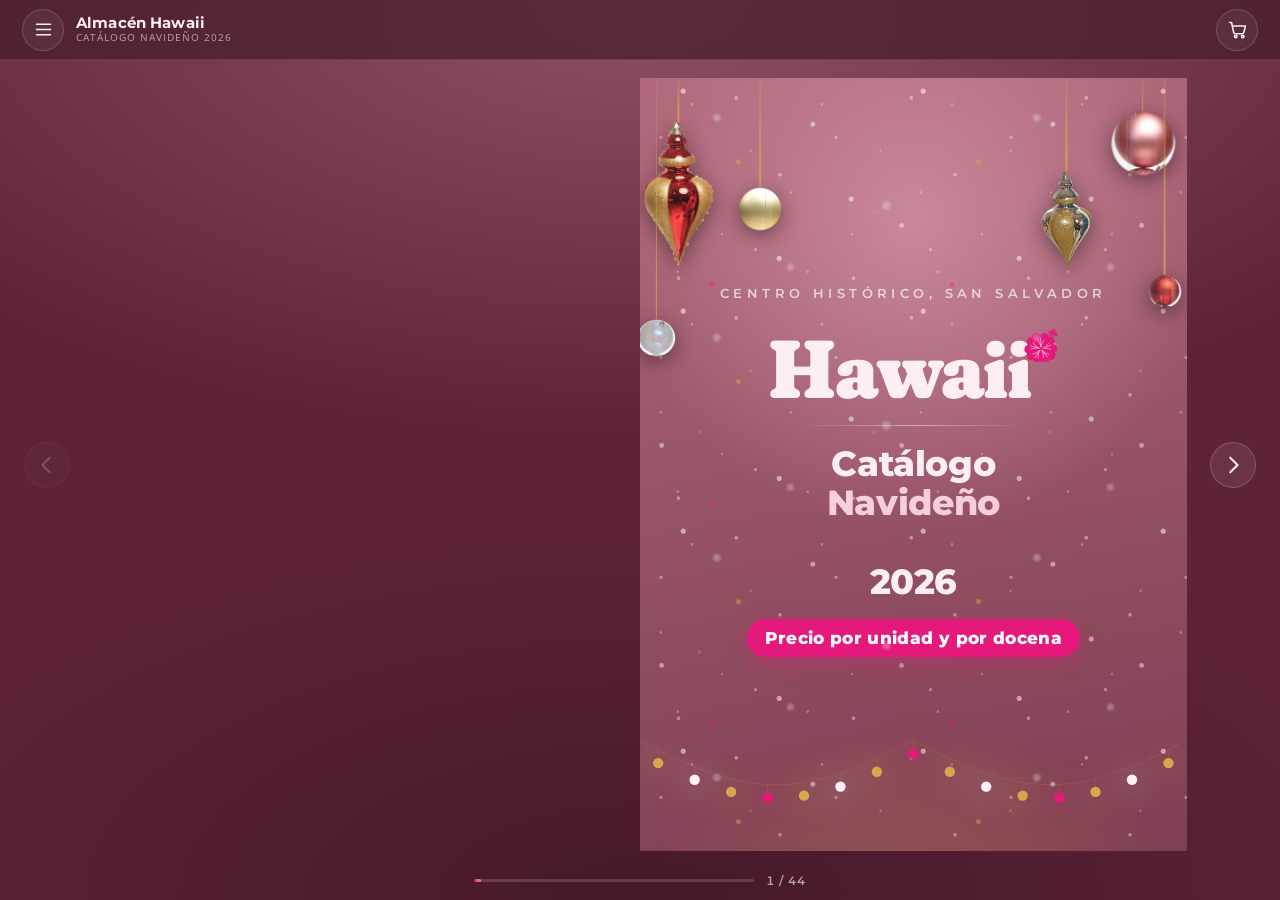
==== index.html @ 4b9a616c "Catálogo Navideño 2026 de Almacén Hawaii: precio por unidad y por docena Co-Authored-By: Claude Opus" ====
<!doctype html>
<html lang="es">
<head>
<meta charset="utf-8">
<meta name="viewport" content="width=device-width, initial-scale=1, viewport-fit=cover">
<title>Catálogo Hawaii Navidad 2026</title>
<meta name="description" content="Catálogo Navideño 2026 de Almacén Hawaii, Centro Histórico de San Salvador. Esferas, flores de pascua, varas, mallas y coronas, con precio por unidad y por docena.">
<meta name="theme-color" content="#6E0D3A">

<meta property="og:type" content="website">
<meta property="og:title" content="Almacén Hawaii — Catálogo Navideño 2026">
<meta property="og:description" content="Esferas, flores de pascua, varas y mallas navideñas, por unidad y por docena. Pedidos por WhatsApp.">

<link rel="preconnect" href="https://fonts.googleapis.com">
<link rel="preconnect" href="https://fonts.gstatic.com" crossorigin>
<link href="https://fonts.googleapis.com/css2?family=Fraunces:opsz,wght,SOFT,WONK@9..144,700..900,100,1&family=Montserrat:wght@500;600;700;800&family=Open+Sans:wght@400;600&display=swap" rel="stylesheet">
<link rel="stylesheet" href="estilos.css?v=920cdf88">
</head>
<body>

<!-- ══ La marca en vectores ══
     El archivo original del logo no llegó, así que el hibisco va dibujado:
     cinco pétalos rizados, las nervaduras blancas y el estambre con sus
     anteras. Cuando aparezca el SVG verdadero se reemplaza este <symbol>
     y todo el catálogo se actualiza solo, porque todo uso es un <use>. -->
<svg width="0" height="0" style="position:absolute" aria-hidden="true" focusable="false">
 <symbol id="flor-completa" viewBox="-108 -122 216 216">
  <g transform="translate(0,20)">
   <g fill="currentColor">
     <path d="M0 0C-20 -16 -40 -30 -48 -48C-56 -66 -48 -86 -28 -90C-16 -92 -6 -85 -2 -76C2 -85 12 -92 24 -90C44 -86 52 -66 44 -48C36 -30 20 -16 0 0Z" transform="rotate(0)"/>
     <path d="M0 0C-20 -16 -40 -30 -48 -48C-56 -66 -48 -86 -28 -90C-16 -92 -6 -85 -2 -76C2 -85 12 -92 24 -90C44 -86 52 -66 44 -48C36 -30 20 -16 0 0Z" transform="rotate(72)"/>
     <path d="M0 0C-20 -16 -40 -30 -48 -48C-56 -66 -48 -86 -28 -90C-16 -92 -6 -85 -2 -76C2 -85 12 -92 24 -90C44 -86 52 -66 44 -48C36 -30 20 -16 0 0Z" transform="rotate(144)"/>
     <path d="M0 0C-20 -16 -40 -30 -48 -48C-56 -66 -48 -86 -28 -90C-16 -92 -6 -85 -2 -76C2 -85 12 -92 24 -90C44 -86 52 -66 44 -48C36 -30 20 -16 0 0Z" transform="rotate(216)"/>
     <path d="M0 0C-20 -16 -40 -30 -48 -48C-56 -66 -48 -86 -28 -90C-16 -92 -6 -85 -2 -76C2 -85 12 -92 24 -90C44 -86 52 -66 44 -48C36 -30 20 -16 0 0Z" transform="rotate(288)"/>
   </g>
   <g fill="none" stroke="var(--papel)" stroke-width="3.4" stroke-linecap="round" opacity=".9">
     <path d="M0 -12C-3 -28 -9 -40 -18 -52 M0 -12C-1 -30 -1 -44 -2 -60 M0 -12C4 -28 10 -40 19 -51" transform="rotate(0)"/>
     <path d="M0 -12C-3 -28 -9 -40 -18 -52 M0 -12C-1 -30 -1 -44 -2 -60 M0 -12C4 -28 10 -40 19 -51" transform="rotate(72)"/>
     <path d="M0 -12C-3 -28 -9 -40 -18 -52 M0 -12C-1 -30 -1 -44 -2 -60 M0 -12C4 -28 10 -40 19 -51" transform="rotate(144)"/>
     <path d="M0 -12C-3 -28 -9 -40 -18 -52 M0 -12C-1 -30 -1 -44 -2 -60 M0 -12C4 -28 10 -40 19 -51" transform="rotate(216)"/>
     <path d="M0 -12C-3 -28 -9 -40 -18 -52 M0 -12C-1 -30 -1 -44 -2 -60 M0 -12C4 -28 10 -40 19 -51" transform="rotate(288)"/>
   </g>
   <g fill="currentColor" stroke="currentColor" stroke-linecap="round">
    <path d="M4 2C30 -20 54 -48 70 -78" fill="none" stroke-width="6"/>
    <circle cx="72" cy="-86" r="8"/><circle cx="55" cy="-82" r="6.5"/>
    <circle cx="88" cy="-78" r="6.5"/><circle cx="64" cy="-98" r="7"/>
    <circle cx="83" cy="-95" r="6"/><circle cx="49" cy="-96" r="5.5"/>
    <circle cx="75" cy="-108" r="5.5"/>
   </g>
  </g>
 </symbol>
</svg>

<header class="barra">
  <div class="barra-izq">
    <button class="btn-icono" id="abrir-indice" aria-label="Ver las categorías" title="Categorías">
      <svg viewBox="0 0 24 24" aria-hidden="true"><path d="M4 6h16M4 12h16M4 18h16"/></svg>
    </button>
    <a class="marca" href="#" data-ir="0" aria-label="Portada del catálogo">
      <span class="marca-txt">
        <b>Almacén Hawaii</b>
        <small>Catálogo Navideño 2026</small>
      </span>
    </a>
  </div>

  <nav class="barra-acciones">
    <button class="btn-icono" id="abrir-carrito" aria-label="Ver mi pedido" title="Mi pedido">
      <svg viewBox="0 0 24 24" aria-hidden="true"><path d="M3 4h2.2l2.4 11.2a2 2 0 0 0 2 1.6h7.7a2 2 0 0 0 2-1.5L21 8H6.2"/><circle cx="10" cy="20" r="1.4"/><circle cx="18" cy="20" r="1.4"/></svg>
      <span class="globo" id="contador" hidden>0</span>
    </button>
  </nav>
</header>

<main class="escenario">
  <button class="paso paso-izq" id="anterior" aria-label="Página anterior">
    <svg viewBox="0 0 24 24" aria-hidden="true"><path d="M15 4 7 12l8 8"/></svg>
  </button>

  <div class="libro-caja">
    <div id="libro" class="libro"></div>
    <div class="cargando" id="cargando"><span></span> Armando el catálogo…</div>
  </div>

  <button class="paso paso-der" id="siguiente" aria-label="Página siguiente">
    <svg viewBox="0 0 24 24" aria-hidden="true"><path d="m9 4 8 8-8 8"/></svg>
  </button>

  <div class="pie">
    <div class="regleta" id="regleta" role="progressbar" aria-label="Avance del catálogo"><i></i></div>
    <span class="folio" id="folio">1 / 1</span>
  </div>
</main>

<!-- ══ Ficha del producto ══ -->
<div class="telon" id="telon-ficha" hidden>
  <article class="ficha" role="dialog" aria-modal="true" aria-labelledby="ficha-nombre">
    <button class="cerrar" data-cerrar="ficha" aria-label="Cerrar">
      <svg viewBox="0 0 24 24" aria-hidden="true"><path d="m6 6 12 12M18 6 6 18"/></svg>
    </button>
    <div class="ficha-foto">
      <img id="ficha-img" alt="" width="700" height="700">
    </div>
    <div class="ficha-datos">
      <p class="ficha-sku" id="ficha-sku"></p>
      <h2 id="ficha-nombre"></h2>
      <p class="ficha-desc" id="ficha-desc"></p>
      <dl class="ficha-specs" id="ficha-specs"></dl>

      <div class="precios">
        <span class="preventa" id="ficha-preventa"></span><span class="cu">c/u</span>
        <span class="etiqueta-ahorro" id="ficha-docena"></span>
      </div>

      <div class="campo" id="campo-color">
        <label>Color <span class="elegido" id="color-elegido"></span></label>
        <div class="muestras" id="ficha-colores" role="radiogroup" aria-label="Color"></div>
      </div>

      <div class="ficha-fila">
        <div class="campo campo-cant">
          <label for="ficha-cantidad">Cantidad</label>
          <div class="contador-cant">
            <button type="button" data-cant="-1" aria-label="Quitar uno">−</button>
            <input id="ficha-cantidad" type="number" value="1" min="1" max="99" inputmode="numeric">
            <button type="button" data-cant="1" aria-label="Agregar uno">+</button>
          </div>
        </div>
        <button class="btn-primario" id="agregar">
          <svg viewBox="0 0 24 24" aria-hidden="true"><path d="M3 4h2.2l2.4 11.2a2 2 0 0 0 2 1.6h7.7a2 2 0 0 0 2-1.5L21 8H6.2"/><circle cx="10" cy="20" r="1.4"/><circle cx="18" cy="20" r="1.4"/></svg>
          Agregar al pedido
        </button>
      </div>
      <p class="nota-preventa">El precio por docena aplica desde 12 unidades del mismo producto y color. Se paga contra entrega.</p>
    </div>
  </article>
</div>

<!-- ══ El pedido ══ -->
<div class="telon" id="telon-carrito" hidden>
  <aside class="carrito" role="dialog" aria-modal="true" aria-labelledby="carrito-titulo">
    <header>
      <h2 id="carrito-titulo">Mi pedido</h2>
      <button class="cerrar" data-cerrar="carrito" aria-label="Cerrar">
        <svg viewBox="0 0 24 24" aria-hidden="true"><path d="m6 6 12 12M18 6 6 18"/></svg>
      </button>
    </header>

    <div class="carrito-cuerpo" id="carrito-cuerpo"></div>

    <footer class="carrito-pie" id="carrito-pie">
      <dl class="totales">
        <div id="fila-regular"><dt>A precio unidad</dt><dd id="total-regular"></dd></div>
        <div class="ahorra" id="fila-ahorro"><dt>Precio por docena</dt><dd id="total-ahorro"></dd></div>
        <div class="grande"><dt>Total</dt><dd id="total-preventa"></dd></div>
      </dl>

      <div class="campo">
        <label for="cli-nombre">Tu nombre</label>
        <input id="cli-nombre" type="text" autocomplete="name" placeholder="Nombre y apellido">
      </div>
      <div class="campo">
        <label for="cli-tel">Tu teléfono</label>
        <input id="cli-tel" type="tel" autocomplete="tel" inputmode="tel" placeholder="7777-7777">
      </div>
      <p class="aviso" id="aviso-carrito" hidden></p>

      <a class="btn-whatsapp" id="enviar" href="#" target="_blank" rel="noopener">
        <svg viewBox="0 0 24 24" aria-hidden="true"><path d="M12 2a10 10 0 0 0-8.7 15L2 22l5.2-1.3A10 10 0 1 0 12 2Z"/><path d="M8.5 7.8c.2-.5.4-.5.7-.5h.6c.2 0 .4 0 .6.5l.8 1.9c.1.3 0 .5-.1.7l-.5.6c-.2.2-.3.4-.1.7a7 7 0 0 0 3.3 2.9c.3.1.5 0 .7-.2l.6-.7c.2-.2.4-.2.6-.1l1.9.9c.3.1.4.3.4.5 0 .9-.6 1.8-1.4 2-.7.2-1.6.3-4.4-1a10 10 0 0 1-4-4.3c-.5-1.1-.8-2.4-.6-3.1.1-.5.4-1 .9-1.3Z"/></svg>
        Finalizar pedido por WhatsApp
      </a>
      <p class="nota-preventa">Se abre WhatsApp con el pedido escrito. Vos lo revisás y lo enviás.</p>
    </footer>
  </aside>
</div>

<!-- ══ Secciones ══ -->
<div class="telon" id="telon-indice" hidden>
  <nav class="indice" role="dialog" aria-modal="true" aria-labelledby="indice-titulo">
    <header>
      <h2 id="indice-titulo">Categorías</h2>
      <button class="cerrar" data-cerrar="indice" aria-label="Cerrar">
        <svg viewBox="0 0 24 24" aria-hidden="true"><path d="m6 6 12 12M18 6 6 18"/></svg>
      </button>
    </header>
    <ol id="indice-lista"></ol>
  </nav>
</div>

<div class="brindis" id="brindis" hidden></div>

<script src="vendor/page-flip.browser.js"></script>
<script src="datos.js?v=fd9decc6"></script>
<script src="guion.js?v=bfd23bf8"></script>
</body>
</html>
---- estilos.css ----
/* ════════════════════════════════════════════════════════════════
   Almacén Hawaii — Catálogo de Preventa Navideña 2026

   La paleta sale del hibisco del logo. El fucsia era el acento y pasó a
   ser el protagonista: el rosa profundo carga la estructura —barra,
   portada, titulares— y el papel es un rosa muy claro.

   Aun así el fucsia fuerte sigue reservado para lo que debe saltar:
   precio de preventa, sellos de descuento, el punto que dice "tocá
   aquí". Sobre un fondo ya rosado, usarlo también de fondo haría que
   nada resalte. El dorado entra para lo navideño.
   ════════════════════════════════════════════════════════════════ */

:root {
  /* Rosa de fondo, fucsia de acento y dorado para lo navideño. El fucsia
     no es un color prestado: es el del hibisco del logo, que pasa de
     acento a protagonista. El rosa profundo hace de estructura —lo que
     antes hacía el verde— y el papel es un rosa muy claro, casi blanco,
     para que la foto del producto siga siendo lo que más pesa.

     Los nombres no dicen un color a propósito: cambiar la paleta es
     cambiar este bloque y nada más. */
  --marca:       #A81E5C;   /* titulares, botones, estructura */
  /* El rosa de fondo va empolvado y no encendido: sobre un fondo
     saturado, el fucsia de los precios deja de saltar. Lo que salta es
     lo que contrasta, y para contrastar el fondo tiene que ceder. */
  --marca-hondo: #5E2338;   /* barra, portada, contraportada */
  --marca-claro: #C1798C;
  --fucsia:      #E5197B;   /* precios de preventa, sellos, lo que salta */
  --fucsia-hondo:#AE0F58;
  --dorado:      #D9A64E;   /* luces, filetes, lo navideño */
  --papel:       #FDEEF4;   /* la hoja */
  --papel-hondo: #F9DCE8;
  --tinta:       #3B1E2B;
  --tinta-suave: #8B6373;
  --linea:       #F0C9D9;
  --whatsapp:    #25D366;

  --r-chico: 10px;
  --r:       16px;
  --r-grande:26px;

  --sombra:      0 2px 8px rgba(94,35,56,.08), 0 12px 32px rgba(94,35,56,.10);
  --sombra-alta: 0 8px 24px rgba(94,35,56,.16), 0 32px 64px rgba(94,35,56,.22);

  --titulo: "Montserrat", "Helvetica Neue", Arial, sans-serif;
  --texto:  "Open Sans", "Helvetica Neue", Arial, sans-serif;
  --logo:   "Fraunces", Georgia, "Times New Roman", serif;

  --barra-alto: 60px;
}

* { box-sizing: border-box; }

html, body {
  height: 100%;
  margin: 0;
}

body {
  font-family: var(--texto);
  color: var(--tinta);
  background: var(--marca-hondo);
  /* Un resplandor tibio detrás del libro, como la luz de una sala. */
  background-image:
    radial-gradient(120% 80% at 50% 0%, #8E5265 0%, transparent 60%),
    radial-gradient(90% 60% at 50% 100%, #46182A 0%, transparent 70%);
  display: flex;
  flex-direction: column;
  overflow: hidden;
  -webkit-font-smoothing: antialiased;
}

svg { fill: none; stroke: currentColor; stroke-width: 1.8; stroke-linecap: round; stroke-linejoin: round; }
img { max-width: 100%; display: block; }

/* ── La barra de arriba ─────────────────────────────────────── */

.barra {
  flex: 0 0 auto;
  height: var(--barra-alto);
  padding: 0 clamp(10px, 3vw, 22px);
  display: flex;
  align-items: center;
  justify-content: space-between;
  gap: 12px;
  background: rgba(72, 28, 44, .72);
  backdrop-filter: blur(14px);
  -webkit-backdrop-filter: blur(14px);
  border-bottom: 1px solid rgba(251, 246, 236, .10);
  position: relative;
  z-index: 40;
}

.barra-izq {
  display: flex;
  align-items: center;
  gap: clamp(7px, 2vw, 12px);
  min-width: 0;
}

.marca {
  display: flex;
  align-items: center;
  gap: 10px;
  text-decoration: none;
  color: var(--papel);
  min-width: 0;
}

.marca-txt { display: flex; flex-direction: column; line-height: 1.15; min-width: 0; }
.marca-txt b {
  font-family: var(--titulo);
  font-weight: 700;
  font-size: 14.5px;
  letter-spacing: .01em;
  white-space: nowrap;
}
.marca-txt small {
  font-size: 10px;
  letter-spacing: .1em;
  text-transform: uppercase;
  color: rgba(251,246,236,.62);
  white-space: nowrap;
}

.barra-acciones { display: flex; align-items: center; gap: 6px; flex: none; }

.btn-icono {
  position: relative;
  width: 42px; height: 42px;
  display: grid; place-items: center;
  border: 1px solid rgba(251,246,236,.16);
  border-radius: 50%;
  background: rgba(251,246,236,.06);
  color: var(--papel);
  cursor: pointer;
  transition: background .18s, border-color .18s, transform .18s;
}
.btn-icono svg { width: 21px; height: 21px; }
.btn-icono:hover { background: rgba(251,246,236,.14); border-color: rgba(251,246,236,.3); }
.btn-icono:active { transform: scale(.94); }

.globo {
  position: absolute;
  top: -3px; right: -3px;
  min-width: 20px; height: 20px;
  padding: 0 5px;
  border-radius: 10px;
  background: var(--fucsia);
  color: #fff;
  font-family: var(--titulo);
  font-weight: 700;
  font-size: 11px;
  line-height: 20px;
  text-align: center;
  border: 2px solid var(--marca-hondo);
}
.globo.late { animation: late .42s ease; }
@keyframes late { 0%,100% { transform: scale(1); } 40% { transform: scale(1.35); } }

/* ── El escenario donde vive el libro ───────────────────────── */

.escenario {
  flex: 1 1 auto;
  min-height: 0;
  position: relative;
  display: grid;
  grid-template-columns: auto minmax(0, 1fr) auto;
  align-items: center;
  gap: clamp(4px, 1.5vw, 18px);
  padding: clamp(8px, 2vh, 20px) clamp(6px, 2vw, 24px) 48px;
}

.libro-caja {
  grid-column: 2;
  height: 100%;
  min-height: 0;
  display: grid;
  place-items: center;
  position: relative;
}

.libro { max-width: 100%; }
.libro .stf__parent { margin: 0 auto; }

.cargando {
  position: absolute;
  inset: auto;
  display: flex;
  align-items: center;
  gap: 10px;
  color: rgba(251,246,236,.7);
  font-size: 13.5px;
  letter-spacing: .04em;
}
.cargando[hidden] { display: none; }
.cargando span {
  width: 15px; height: 15px;
  border: 2px solid rgba(251,246,236,.25);
  border-top-color: var(--fucsia);
  border-radius: 50%;
  animation: gira .8s linear infinite;
}
@keyframes gira { to { transform: rotate(360deg); } }

/* Flechas de paso */
.paso {
  width: 46px; height: 46px;
  display: grid; place-items: center;
  border: 1px solid rgba(251,246,236,.18);
  border-radius: 50%;
  background: rgba(251,246,236,.08);
  color: var(--papel);
  cursor: pointer;
  z-index: 20;
  transition: background .18s, opacity .18s, transform .18s;
}
.paso svg { width: 22px; height: 22px; stroke-width: 2.2; }
.paso:hover { background: rgba(251,246,236,.18); }
.paso:active { transform: scale(.92); }
.paso[disabled] { opacity: .22; cursor: default; }
.paso-izq { grid-column: 1; }
.paso-der { grid-column: 3; }

/* Regleta de avance y folio */
.pie {
  position: absolute;
  left: 0; right: 0; bottom: 12px;
  display: flex;
  align-items: center;
  justify-content: center;
  gap: 12px;
  pointer-events: none;
}
.regleta {
  width: min(280px, 44vw);
  height: 3px;
  border-radius: 3px;
  background: rgba(251,246,236,.16);
  overflow: hidden;
}
.regleta i {
  display: block;
  height: 100%;
  width: 0;
  border-radius: 3px;
  background: linear-gradient(90deg, var(--fucsia), var(--dorado));
  transition: width .5s cubic-bezier(.22,.9,.3,1);
}
.folio {
  font-family: var(--titulo);
  font-weight: 600;
  font-size: 12px;
  letter-spacing: .07em;
  color: rgba(251,246,236,.6);
  font-variant-numeric: tabular-nums;
}

/* ── Las páginas ────────────────────────────────────────────── */

.pagina {
  container-type: inline-size;
  background: var(--papel);
  color: var(--tinta);
  overflow: hidden;
  position: relative;
}
.pagina-interior {
  position: absolute;
  inset: 0;
  padding: clamp(16px, 4.4%, 38px);
  display: flex;
  flex-direction: column;
  overflow: hidden;
}

/* Filo de la hoja: da el grosor del papel en el canto interno. */
.stf__item .pagina::after {
  content: "";
  position: absolute;
  top: 0; bottom: 0;
  width: 26px;
  pointer-events: none;
}
.--left .pagina::after  { right: 0; background: linear-gradient(270deg, rgba(43,32,16,.14), transparent); }
.--right .pagina::after { left: 0;  background: linear-gradient(90deg,  rgba(43,32,16,.14), transparent); }

.numero-pagina {
  position: absolute;
  bottom: clamp(10px, 2.6%, 18px);
  left: 0; right: 0;
  text-align: center;
  font-family: var(--titulo);
  font-weight: 600;
  font-size: 10.5px;
  letter-spacing: .18em;
  color: var(--tinta-suave);
  opacity: .55;
}

/* ── Portada ────────────────────────────────────────────────── */

.pagina.portada {
  background:
    radial-gradient(90% 65% at 50% 18%, #C9899A 0%, transparent 62%),
    linear-gradient(170deg, #B0687A 0%, #7E3F52 100%);
  color: var(--papel);
}
.portada .pagina-interior {
  align-items: center;
  justify-content: center;
  text-align: center;
  padding: clamp(20px, 6%, 44px);
}

/* Todo el texto de la portada va en un solo bloque centrado. */
.portada-centro {
  position: relative;
  z-index: 2;
  display: flex;
  flex-direction: column;
  align-items: center;
  gap: clamp(10px, 3.4cqw, 22px);
}

/* ── Los adornos que cuelgan del borde de arriba ──────────────────
   Son las esferas reales del contenedor, recortadas. Cada una tiene
   su propio tiempo de vaivén y su demora: si todas se mecieran al
   mismo compás parecería un carrusel; desfasadas parece aire. */
.guirnalda {
  position: absolute;
  inset: 0;
  overflow: hidden;
  pointer-events: none;
  z-index: 1;
}
.colgante {
  position: absolute;
  top: 0;
  left: var(--izq);
  width: calc(var(--tam) * 1cqw);
  display: flex;
  flex-direction: column;
  align-items: center;
  transform: translateX(-50%);
  transform-origin: 50% 0;
  animation: vaiven var(--seg) ease-in-out var(--demora) infinite alternate;
}
.colgante .hilo {
  width: 1.5px;
  height: calc(var(--largo) * 1cqw);
  background: linear-gradient(to bottom, rgba(217,166,78,.15), rgba(217,166,78,.85));
}
.colgante img {
  width: 100%;
  height: calc(var(--tam) * var(--alto) * 1cqw);
  object-fit: contain;
  filter: drop-shadow(0 5px 10px rgba(0,0,0,.42));
}
/* El giro sale desde donde se ata el hilo, no desde la esfera. */
@keyframes vaiven {
  from { transform: translateX(-50%) rotate(-3.4deg); }
  to   { transform: translateX(-50%) rotate(3.4deg); }
}

/* ── La nieve ─────────────────────────────────────────────────────
   Tres capas con copos de distinto tamaño y velocidad: las chicas van
   rápido y las grandes lento, que es lo que da sensación de fondo y
   frente. Cada capa es un mosaico que se repite, y la animación la
   corre exactamente el alto de un mosaico, así el ciclo no tiene
   costura. La caída va con una ese, no en línea recta.

   Entre los copos blancos van unas motitas doradas y una fucsia:
   suficiente para que el fondo se sienta de la marca. */
.nieve {
  position: absolute;
  inset: 0;
  overflow: hidden;
  pointer-events: none;
  z-index: 0;
}
.nieve.frente { z-index: 3; }
.nieve i {
  position: absolute;
  left: 0; right: 0;
  top: -220px; bottom: -220px;
  background-repeat: repeat;
  animation: nevar linear infinite;
}

.nieve i:nth-child(1) {
  opacity: .55;
  background-size: 240px 220px;
  animation-duration: 30s;
  background-image:
    radial-gradient(circle at 18%  6%,  rgba(255,255,255,.95) 0 2.2px, transparent 3px),
    radial-gradient(circle at 72% 21%,  rgba(255,255,255,.85) 0 1.9px, transparent 3px),
    radial-gradient(circle at 41% 38%,  rgba(217,166,78,.85)  0 2.0px, transparent 3px),
    radial-gradient(circle at 88% 55%,  rgba(255,255,255,.9)  0 2.1px, transparent 3px),
    radial-gradient(circle at 9%  67%,  rgba(255,255,255,.8)  0 1.8px, transparent 3px),
    radial-gradient(circle at 58% 82%,  rgba(255,255,255,.9)  0 2.2px, transparent 3px),
    radial-gradient(circle at 30% 94%,  rgba(229,25,123,.7)   0 1.9px, transparent 3px);
}
.nieve i:nth-child(2) {
  opacity: .42;
  background-size: 175px 220px;
  animation-duration: 21s;
  background-image:
    radial-gradient(circle at 55%  9%,  rgba(255,255,255,.9) 0 1.5px, transparent 2.2px),
    radial-gradient(circle at 12% 27%,  rgba(255,255,255,.8) 0 1.3px, transparent 2px),
    radial-gradient(circle at 80% 44%,  rgba(255,255,255,.85) 0 1.4px, transparent 2.2px),
    radial-gradient(circle at 34% 61%,  rgba(217,166,78,.7)  0 1.4px, transparent 2.2px),
    radial-gradient(circle at 66% 78%,  rgba(255,255,255,.8) 0 1.3px, transparent 2px),
    radial-gradient(circle at 22% 91%,  rgba(255,255,255,.85) 0 1.5px, transparent 2.2px);
}
.nieve i:nth-child(3) {
  opacity: .3;
  background-size: 130px 220px;
  animation-duration: 15s;
  background-image:
    radial-gradient(circle at 40% 12%, rgba(255,255,255,.9) 0 1px, transparent 1.6px),
    radial-gradient(circle at 85% 33%, rgba(255,255,255,.8) 0 .9px, transparent 1.5px),
    radial-gradient(circle at 16% 52%, rgba(255,255,255,.85) 0 1px, transparent 1.6px),
    radial-gradient(circle at 63% 71%, rgba(255,255,255,.8) 0 .9px, transparent 1.5px),
    radial-gradient(circle at 29% 88%, rgba(255,255,255,.9) 0 1px, transparent 1.6px);
}
/* La capa de adelante pasa por delante del texto: pocos copos, grandes
   y desenfocados, como los que caen cerca de la cámara. */
.nieve.frente i {
  opacity: .3;
  background-size: 320px 220px;
  animation-duration: 12s;
  filter: blur(1.2px);
  background-image:
    radial-gradient(circle at 24% 18%, rgba(255,255,255,.95) 0 3px, transparent 4.5px),
    radial-gradient(circle at 77% 58%, rgba(255,255,255,.9)  0 3.4px, transparent 5px),
    radial-gradient(circle at 47% 86%, rgba(255,255,255,.9)  0 2.8px, transparent 4.2px);
}

@keyframes nevar {
  0%   { transform: translate(0, 0); }
  50%  { transform: translate(16px, 110px); }
  100% { transform: translate(0, 220px); }
}

/* ── El pie: resplandor y guirnalda de luces ──────────────────────
   La portada quedaba desnuda abajo. El resplandor da fondo y la
   guirnalda da el movimiento. */
.resplandor {
  position: absolute;
  left: -10%; right: -10%;
  bottom: -14%;
  height: 42%;
  pointer-events: none;
  z-index: 0;
  background: radial-gradient(60% 100% at 50% 100%,
    rgba(217,166,78,.26) 0%, rgba(217,166,78,.10) 42%, transparent 72%);
}

.pie-luces {
  position: absolute;
  left: 0; right: 0;
  bottom: clamp(14px, 5%, 34px);
  height: clamp(42px, 16cqw, 96px);
  pointer-events: none;
  z-index: 1;
}
.pie-luces.arriba {
  bottom: auto;
  top: 0;
}
.luces { width: 100%; height: 100%; overflow: visible; }
.luces .cable {
  fill: none;
  stroke: rgba(217,166,78,.5);
  stroke-width: .28;
  vector-effect: non-scaling-stroke;
}
.foco line {
  stroke: rgba(217,166,78,.65);
  stroke-width: .22;
  vector-effect: non-scaling-stroke;
}
.foco circle {
  fill: var(--color);
  stroke: none;
  transform-box: fill-box;
  transform-origin: center;
  animation: titilar 2.6s ease-in-out var(--demora) infinite alternate;
  filter: drop-shadow(0 0 3px var(--color));
}
@keyframes titilar {
  from { opacity: .38; }
  to   { opacity: 1; }
}

@media (prefers-reduced-motion: reduce) {
  .colgante { animation: none; transform: translateX(-50%) rotate(-1.5deg); }
  .nieve i { animation: none; }
  .foco circle { animation: none; opacity: .85; }
}

.logotipo {
  font-family: var(--logo);
  font-weight: 900;
  font-variation-settings: "SOFT" 100, "WONK" 1;
  font-size: clamp(46px, 15cqw, 108px);
  line-height: .9;
  letter-spacing: -.015em;
  color: var(--papel);
  position: relative;
  display: inline-block;
  padding-right: .34em;
}
.logotipo .flor-grande {
  position: absolute;
  right: -.02em; top: -.10em;
  width: .46em; height: .46em;
  color: var(--fucsia);
  stroke: none;
}
.portada .antetitulo {
  font-family: var(--titulo);
  font-weight: 600;
  font-size: clamp(9px, 2.6cqw, 13px);
  letter-spacing: .34em;
  text-transform: uppercase;
  color: rgba(251,246,236,.72);
}
.portada h1 {
  font-family: var(--titulo);
  font-weight: 800;
  font-size: clamp(19px, 6.4cqw, 40px);
  line-height: 1.12;
  margin: 0;
  letter-spacing: -.01em;
}
.portada h1 em {
  display: block;
  font-style: normal;
  /* Rosa claro y no dorado: sobre un fondo rosado el dorado se ensucia
     y pierde el filo. El dorado se guarda para las luces y los filetes,
     donde va sobre oscuro y sí brilla. */
  color: #F6CEDC;
}
.filete {
  width: 58%;
  height: 1px;
  background: linear-gradient(90deg, transparent, rgba(251,246,236,.5), transparent);
}
.moneda-ahorro {
  display: inline-flex;
  align-items: baseline;
  gap: 8px;
  padding: 9px 18px;
  border-radius: 999px;
  background: var(--fucsia);
  color: #fff;
  font-family: var(--titulo);
  font-weight: 800;
  font-size: clamp(12px, 3.4cqw, 17px);
  letter-spacing: .02em;
  box-shadow: 0 6px 20px rgba(229,25,123,.35);
}

/* ── Página de bienvenida ───────────────────────────────────── */

.pagina.aviso-pagina .pagina-interior { justify-content: center; gap: 5%; }
.titulo-seccion {
  font-family: var(--titulo);
  font-weight: 800;
  font-size: clamp(17px, 5.4cqw, 30px);
  line-height: 1.15;
  color: var(--marca);
  margin: 0;
  letter-spacing: -.01em;
}
.rotulo {
  font-family: var(--titulo);
  font-weight: 700;
  font-size: clamp(8.5px, 2.4cqw, 11px);
  letter-spacing: .26em;
  text-transform: uppercase;
  color: var(--fucsia);
  margin: 0 0 6px;
}
/* ── Las condiciones de la preventa ──────────────────────────────
   Tres bloques con viñetas. Es la letra chica del trato, así que se
   lee de corrido y no compite con nada. */
.condiciones {
  display: flex;
  flex-direction: column;
  gap: clamp(11px, 3cqw, 20px);
}
.condicion h3 {
  font-family: var(--titulo);
  font-weight: 800;
  font-size: clamp(10px, 2.8cqw, 13px);
  letter-spacing: .08em;
  text-transform: uppercase;
  color: var(--marca);
  margin: 0 0 5px;
}
.condicion ul {
  margin: 0;
  padding-left: 1.1em;
  display: flex;
  flex-direction: column;
  gap: clamp(3px, 1cqw, 6px);
}
.condicion li {
  font-size: clamp(11px, 3cqw, 14px);
  line-height: 1.45;
  color: var(--tinta);
}
.condicion li::marker { color: var(--fucsia); }

.recuadro {
  border: 1px solid var(--linea);
  border-left: 3px solid var(--dorado);
  border-radius: var(--r-chico);
  background: rgba(217,166,78,.07);
  padding: clamp(10px, 3cqw, 16px);
  font-size: clamp(10.5px, 2.8cqw, 13px);
  line-height: 1.6;
}

/* ── Páginas de escena, con los puntos clicleables ──────────── */

.pagina.escena .pagina-interior { padding: 0; }

/* El lienzo: la foto y las esferas viven en el mismo marco, así que si
   el marco se mueve, se mueven juntas y los puntos no se despegan. */
.escena-lienzo { position: absolute; inset: 0; }

/* Las escenas de esferas apoyadas no pueden mecerse, así que el que se
   mueve es el encuadre: un acercamiento muy lento, apenas perceptible. */
.escena-lienzo.deriva {
  animation: deriva 34s ease-in-out infinite alternate;
  will-change: transform;
}
@keyframes deriva {
  from { transform: scale(1.02) translate(0, 0); }
  to   { transform: scale(1.08) translate(-1.1%, -0.7%); }
}

.escena-foto { position: absolute; inset: 0; }
.escena-foto img { width: 100%; height: 100%; object-fit: cover; }
/* Un velo abajo para que el rótulo se lea sobre cualquier foto. */
.escena-foto::after {
  content: "";
  position: absolute; inset: 0;
  background: linear-gradient(to top, rgba(46,20,32,.82) 0%, rgba(46,20,32,.30) 26%, transparent 52%);
  pointer-events: none;
}
.escena-foto.velo-arriba::after {
  background: linear-gradient(to bottom, rgba(46,20,32,.84) 0%, rgba(46,20,32,.32) 28%, transparent 54%);
}
.escena-pie {
  position: absolute;
  left: 0; right: 0; bottom: 0;
  padding: clamp(14px, 4.5%, 30px);
  color: var(--papel);
  z-index: 4;
}
.escena-pie.arriba { bottom: auto; top: 0; }
.escena-pie h3 {
  font-family: var(--titulo);
  font-weight: 800;
  font-size: clamp(16px, 5cqw, 27px);
  margin: 0 0 5px;
  letter-spacing: -.01em;
}
.escena-pie p { margin: 0; font-size: clamp(10.5px, 2.8cqw, 13.5px); color: rgba(251,246,236,.82); line-height: 1.5; }
.pista {
  display: inline-flex;
  align-items: center;
  gap: 7px;
  margin-top: 10px;
  padding: 6px 13px;
  border-radius: 999px;
  background: rgba(251,246,236,.14);
  border: 1px solid rgba(251,246,236,.22);
  font-family: var(--titulo);
  font-weight: 600;
  font-size: clamp(9px, 2.4cqw, 11.5px);
  letter-spacing: .06em;
}
/* En las escenas el número se va a la esquina: centrado abajo le cae
   encima a la pastilla de "tocá los puntos". */
.pagina.escena .numero-pagina {
  bottom: auto;
  top: clamp(10px, 2.6%, 18px);
  left: auto;
  right: clamp(12px, 3.4%, 22px);
  text-align: right;
  color: var(--papel);
  opacity: .75;
  text-shadow: 0 1px 3px rgba(0,0,0,.5);
  z-index: 6;
}
.pista i {
  width: 8px; height: 8px;
  border-radius: 50%;
  background: var(--fucsia);
  box-shadow: 0 0 0 4px rgba(229,25,123,.3);
}

/* ── Las esferas colgadas ─────────────────────────────────────────
   Vienen recortadas y con el color del ambiente ya aplicado. El giro
   sale de donde se ata el hilo, no del centro de la esfera: un péndulo
   gira desde arriba. La sombra va en CSS y no horneada, porque tiene
   que mecerse con la pieza. */
.colgante-esc {
  position: absolute;
  display: flex;
  flex-direction: column;
  align-items: center;
  transform-origin: 50% 0;
  animation: mecer var(--seg) ease-in-out var(--demora) infinite alternate;
  z-index: 5;
  will-change: transform;
}
.hilo-esc {
  width: 1px;
  flex: none;
  background: linear-gradient(to bottom,
    rgba(212,186,138,0) 0%,
    rgba(212,186,138,.10) 30%,
    rgba(212,186,138,.34) 62%,
    rgba(212,186,138,.7) 100%);
}
.pieza {
  position: relative;
  width: 100%;
  flex: none;
  padding: 0;
  border: 0;
  background: transparent;
  cursor: pointer;
  -webkit-tap-highlight-color: transparent;
}
.pieza img {
  width: 100%;
  height: 100%;
  object-fit: contain;
  /* La sombra crece con la pieza y se apaga con la lejanía. */
  filter: drop-shadow(calc(var(--w) * .05 * 1cqw)
                      calc(var(--w) * .07 * 1cqw)
                      calc(var(--w) * .08 * 1cqw)
                      rgba(0, 0, 0, var(--sombra)));
}
/* La misma chinche que en las escenas apoyadas, para que se note que
   la esfera se puede tocar. */
.pieza::after {
  content: "";
  position: absolute;
  left: 50%; top: 50%;
  width:  clamp(9px, calc(var(--w) * .30 * 1cqw), 16px);
  height: clamp(9px, calc(var(--w) * .30 * 1cqw), 16px);
  translate: -50% -50%;
  border-radius: 50%;
  background: var(--fucsia);
  border: 2px solid rgba(251,246,236,.95);
  box-shadow: 0 2px 8px rgba(0,0,0,.4);
  opacity: calc(1 - var(--lejos) * .4);
  animation: latido 2.6s ease-out infinite;
}
.pieza:hover img { filter: drop-shadow(0 0 6px rgba(251,246,236,.55))
                          drop-shadow(calc(var(--w) * .05 * 1cqw)
                                      calc(var(--w) * .07 * 1cqw)
                                      calc(var(--w) * .08 * 1cqw)
                                      rgba(0, 0, 0, var(--sombra))); }
.pieza:active::after { scale: .85; }
.pieza:focus-visible { outline: 2px solid var(--papel); outline-offset: 3px; border-radius: 6px; }

@keyframes mecer {
  from { transform: rotate(calc(var(--amp) * -1)); }
  to   { transform: rotate(var(--amp)); }
}

/* El punto sobre la esfera: cubre el área real que ocupa la pieza. */
.punto {
  position: absolute;
  border: 0;
  padding: 0;
  background: transparent;
  border-radius: 50%;
  cursor: pointer;
  z-index: 5;
  -webkit-tap-highlight-color: transparent;
}
.punto::before {
  content: "";
  position: absolute;
  inset: -6%;
  border-radius: 50%;
  border: 2px solid rgba(251,246,236,0);
  background: radial-gradient(circle, rgba(251,246,236,.22) 0%, transparent 68%);
  opacity: 0;
  transition: opacity .22s;
}
/* La chinche: siempre visible, para que se note que hay algo que tocar.
   Se mide con la pieza —una chinche del mismo tamaño sobre una esfera
   grande y una chica hace que la chica parezca un error. */
.punto::after {
  content: "";
  position: absolute;
  left: 50%; top: 50%;
  width:  clamp(9px, calc(var(--w, 20) * .30 * 1cqw), 16px);
  height: clamp(9px, calc(var(--w, 20) * .30 * 1cqw), 16px);
  translate: -50% -50%;
  border-radius: 50%;
  background: var(--fucsia);
  border: 2px solid rgba(251,246,236,.95);
  box-shadow: 0 2px 8px rgba(0,0,0,.4);
  animation: latido 2.6s ease-out infinite;
}
@keyframes latido {
  0%       { box-shadow: 0 2px 8px rgba(0,0,0,.4), 0 0 0 0    rgba(229,25,123,.55); }
  55%, 100%{ box-shadow: 0 2px 8px rgba(0,0,0,.4), 0 0 0 15px rgba(229,25,123,0); }
}
.punto:hover::before, .punto:focus-visible::before { opacity: 1; border-color: rgba(251,246,236,.55); }
.punto:focus-visible { outline: none; }
.punto:active::after { scale: .85; }

@media (prefers-reduced-motion: reduce) {
  .punto::after, .pieza::after { animation: none; }
  .colgante-esc { animation: none; }
  .escena-lienzo.deriva { animation: none; transform: scale(1.02); }
  .regleta i { transition: none; }
}

/* ── Páginas de producto ────────────────────────────────────── */

.pagina.productos .pagina-interior { gap: clamp(10px, 2.6%, 20px); }

/* Dos halos rosados en esquinas opuestas. Muy tenues: la hoja tiene que
   sentirse decorada sin que nada le compita a la foto del producto. */
.pagina.productos .pagina-interior::before,
.pagina.productos .pagina-interior::after {
  content: "";
  position: absolute;
  width: 68%;
  aspect-ratio: 1;
  border-radius: 50%;
  background: radial-gradient(circle, rgba(232,150,180,.34) 0%, rgba(232,150,180,.10) 45%, transparent 72%);
  pointer-events: none;
  z-index: 0;
}
.pagina.productos .pagina-interior::before { top: -22%; right: -26%; }
.pagina.productos .pagina-interior::after  { bottom: -24%; left: -28%; }

/* El contenido, por encima del velo. */
.pagina.productos .cabecera-seccion,
.pagina.productos .ficha-lista,
.pagina.productos .cuadricula,
.pagina.productos .destacado,
.pagina.productos .numero-pagina { position: relative; z-index: 1; }
.cabecera-seccion { margin-bottom: 2px; }

.ficha-lista { display: grid; gap: clamp(12px, 3%, 22px); flex: 1; min-height: 0; }
.ficha-lista.dupla { grid-template-rows: 1fr 1fr; }
.ficha-lista.solo  { grid-template-rows: 1fr; }

.tarjeta {
  display: grid;
  grid-template-columns: 44% 1fr;
  gap: clamp(10px, 3cqw, 18px);
  align-items: center;
  border: 1px solid var(--linea);
  border-radius: var(--r);
  background: #fff;
  padding: clamp(10px, 2.8cqw, 16px);
  cursor: pointer;
  position: relative;
  overflow: hidden;
  transition: border-color .2s, box-shadow .2s, transform .2s;
  min-height: 0;
  text-align: left;
  font: inherit;
  color: inherit;
  -webkit-tap-highlight-color: transparent;
}
.tarjeta:hover { border-color: var(--marca-claro); box-shadow: var(--sombra); transform: translateY(-2px); }
.tarjeta:active { transform: translateY(0); }
.tarjeta.grande { grid-template-columns: 46% 1fr; }

.tarjeta-foto {
  position: relative;
  /* El cuadrado se mide por el ancho de su columna, nunca por el alto:
     con aspect-ratio y height:100% juntos, en una fila alta la foto se
     ensancha más que su columna y se come el texto de al lado. */
  width: 100%;
  aspect-ratio: 1;
  max-height: 100%;
  border-radius: var(--r-chico);
  overflow: hidden;
  background: var(--papel-hondo);
}
.tarjeta-foto img { width: 100%; height: 100%; object-fit: cover; }
.sello {
  position: absolute;
  top: 7px; left: 7px;
  padding: 3px 8px;
  border-radius: 999px;
  background: var(--fucsia);
  color: #fff;
  font-family: var(--titulo);
  font-weight: 800;
  font-size: clamp(9px, 2.4cqw, 11.5px);
  letter-spacing: .02em;
  box-shadow: 0 2px 8px rgba(229,25,123,.32);
}

.tarjeta-cuerpo { min-width: 0; overflow: hidden; display: flex; flex-direction: column; gap: 5px; }
.tarjeta h3 {
  font-family: var(--titulo);
  font-weight: 700;
  font-size: clamp(11.5px, 3.2cqw, 16px);
  line-height: 1.22;
  margin: 0;
  color: var(--marca);
}
.tarjeta .medida {
  font-family: var(--titulo);
  font-weight: 600;
  font-size: clamp(8.5px, 2.2cqw, 10.5px);
  letter-spacing: .14em;
  text-transform: uppercase;
  color: var(--tinta-suave);
}
.precio-linea { display: flex; align-items: baseline; gap: 8px; flex-wrap: wrap; margin-top: 2px; }
.precio-linea .regular {
  font-size: clamp(10px, 2.6cqw, 12.5px);
  color: var(--tinta-suave);
  text-decoration: line-through;
}
.precio-linea .preventa {
  font-family: var(--titulo);
  font-weight: 800;
  font-size: clamp(16px, 4.6cqw, 24px);
  color: var(--fucsia);
  line-height: 1;
  font-variant-numeric: tabular-nums;
}

.chips { display: flex; flex-wrap: wrap; gap: 5px; margin-top: 3px; align-items: center; }
.chip {
  width: 17px; height: 17px;
  border-radius: 50%;
  border: 1.5px solid rgba(35,32,28,.18);
  box-shadow: inset 0 -2px 4px rgba(0,0,0,.14), inset 0 2px 3px rgba(255,255,255,.5);
  flex: none;
}
.chips .mas {
  font-family: var(--titulo);
  font-weight: 700;
  font-size: 10.5px;
  color: var(--tinta-suave);
  margin-left: 2px;
}
.tarjeta .ver {
  margin-top: auto;
  font-family: var(--titulo);
  font-weight: 700;
  font-size: clamp(9.5px, 2.5cqw, 11.5px);
  letter-spacing: .05em;
  color: var(--marca);
  display: inline-flex;
  align-items: center;
  gap: 5px;
}
.tarjeta .ver svg { width: 13px; height: 13px; stroke-width: 2.4; }

/* Página de un solo modelo: foto grande y la paleta completa debajo. */
.destacado {
  flex: 1;
  min-height: 0;
  display: grid;
  grid-template-rows: minmax(0, 1fr) auto;
  gap: clamp(10px, 2.6cqw, 18px);
}
.destacado-foto {
  position: relative;
  min-height: 0;
  height: 100%;
  aspect-ratio: 1;
  width: auto;
  max-width: 100%;
  margin-inline: auto;
  border-radius: var(--r);
  border: 1px solid var(--linea);
  background: #fff;
  overflow: hidden;
}
/* contain y no cover: en una caja ancha, recortar deja el producto a medias. */
.destacado-foto img { width: 100%; height: 100%; object-fit: contain; padding: 4%; }
.destacado-foto .sello { top: 10px; left: 10px; }

.destacado-cuerpo { display: flex; flex-direction: column; gap: clamp(6px, 1.8cqw, 11px); }
.destacado-cifras { display: flex; align-items: baseline; justify-content: space-between; gap: 12px; flex-wrap: wrap; }
.destacado-cifras .medida { font-family: var(--titulo); font-weight: 600; font-size: clamp(8.5px, 2.2cqw, 11px); letter-spacing: .14em; text-transform: uppercase; color: var(--tinta-suave); }
.destacado-pie { margin: 0; font-size: clamp(9.5px, 2.4cqw, 12px); color: var(--tinta-suave); }

.paleta {
  display: grid;
  grid-template-columns: repeat(auto-fill, minmax(clamp(52px, 15cqw, 74px), 1fr));
  gap: clamp(5px, 1.6cqw, 10px);
}
.tono {
  display: flex;
  flex-direction: column;
  align-items: center;
  gap: 4px;
  padding: 5px 2px;
  border: 1px solid transparent;
  border-radius: var(--r-chico);
  background: transparent;
  cursor: pointer;
  font: inherit;
  transition: background .16s, border-color .16s;
  -webkit-tap-highlight-color: transparent;
}
.tono:hover { background: #fff; border-color: var(--linea); }
.chip-g {
  width: clamp(22px, 6.4cqw, 32px);
  height: clamp(22px, 6.4cqw, 32px);
  border-radius: 50%;
  box-shadow: inset 0 -3px 6px rgba(0,0,0,.18), inset 0 3px 5px rgba(255,255,255,.5), 0 0 0 1px rgba(35,32,28,.15);
  flex: none;
}
.tono small {
  font-size: clamp(7.5px, 2cqw, 9.5px);
  line-height: 1.15;
  text-align: center;
  color: var(--tinta-suave);
  overflow-wrap: anywhere;
}

/* ── Portada de sección ───────────────────────────────────────────
   Foto de ambiente con las piezas reales encima. Se mecen despacio y
   desfasadas: si flotaran al mismo compás parecería un salvapantallas.
   Los fondos son de Pexels, libres para uso comercial. */
.pagina.seccion .pagina-interior { padding: 0; }

.seccion-lienzo { position: absolute; inset: 0; overflow: hidden; }
.seccion-foto { position: absolute; inset: 0; }
.seccion-foto img {
  width: 100%; height: 100%; object-fit: cover;
  animation: respirar 30s ease-in-out infinite alternate;
}
/* Un acercamiento lentísimo, para que el fondo no se sienta congelado. */
@keyframes respirar {
  from { transform: scale(1.02); }
  to   { transform: scale(1.09) translate(-1%, -.6%); }
}
.seccion-foto::after {
  content: "";
  position: absolute; inset: 0;
  background: linear-gradient(to top, rgba(46,20,32,.9) 0%, rgba(46,20,32,.45) 30%,
                              rgba(46,20,32,.12) 55%, rgba(46,20,32,.3) 100%);
}

.flota {
  position: absolute;
  padding: 0;
  border: 0;
  background: transparent;
  cursor: pointer;
  z-index: 3;
  animation: flotar var(--seg) ease-in-out var(--demora) infinite alternate;
  will-change: transform;
  -webkit-tap-highlight-color: transparent;
}
.flota img {
  width: 100%; height: 100%;
  object-fit: contain;
  filter: drop-shadow(0 6px 14px rgba(0,0,0,.45));
  transition: filter .2s;
}
.flota:hover img { filter: drop-shadow(0 0 10px rgba(251,246,236,.6)) drop-shadow(0 6px 14px rgba(0,0,0,.45)); }
.flota:focus-visible { outline: 2px solid var(--papel); outline-offset: 4px; border-radius: 8px; }

/* Sube, baja y se ladea un poco: el giro es lo que le quita el aire de
   pegatina y hace que parezca colgando. */
@keyframes flotar {
  from { transform: translateY(-1.6%) rotate(calc(var(--giro) * -1)); }
  to   { transform: translateY(1.6%) rotate(var(--giro)); }
}

.seccion-rotulo {
  position: absolute;
  left: 0; right: 0; bottom: 0;
  z-index: 4;
  padding: clamp(16px, 5%, 34px);
  color: var(--papel);
}
.seccion-rotulo .rotulo { color: var(--dorado); margin-bottom: 6px; }
.seccion-rotulo h2 {
  font-family: var(--titulo);
  font-weight: 800;
  font-size: clamp(20px, 7cqw, 38px);
  line-height: 1.1;
  margin: 0 0 8px;
  letter-spacing: -.015em;
}
.seccion-texto {
  margin: 0;
  font-size: clamp(10.5px, 2.9cqw, 14px);
  line-height: 1.5;
  color: rgba(251,246,236,.85);
  max-width: 34ch;
}
.pagina.seccion .numero-pagina {
  bottom: auto;
  top: clamp(10px, 2.6%, 18px);
  left: auto;
  right: clamp(12px, 3.4%, 22px);
  text-align: right;
  color: var(--papel);
  opacity: .75;
  text-shadow: 0 1px 3px rgba(0,0,0,.5);
  z-index: 5;
}

@media (prefers-reduced-motion: reduce) {
  .seccion-foto img { animation: none; transform: scale(1.02); }
  .flota { animation: none; }
}

/* ── Cuadrícula de seis ───────────────────────────────────────────
   Las secciones de adornos traen 134 piezas y cada una es un producto
   distinto, sin variantes de color. Lo que tiene que resolver la celda
   es que se reconozca la pieza y se lea el precio; el detalle está a un
   toque de distancia, en la ficha. */
.cuadricula {
  flex: 1;
  min-height: 0;
  /* Sitio para el número de página, que va absoluto al pie. */
  margin-bottom: clamp(9px, 2.4%, 16px);
  display: grid;
  grid-template-columns: repeat(3, 1fr);
  grid-template-rows: repeat(2, 1fr);
  gap: clamp(6px, 2cqw, 14px);
}
.celda {
  display: flex;
  flex-direction: column;
  gap: 4px;
  min-width: 0;
  min-height: 0;
  padding: clamp(5px, 1.6cqw, 10px);
  border: 1px solid var(--linea);
  border-radius: var(--r-chico);
  background: #fff;
  cursor: pointer;
  font: inherit;
  color: inherit;
  text-align: left;
  overflow: hidden;
  transition: border-color .18s, box-shadow .18s, transform .18s;
  -webkit-tap-highlight-color: transparent;
}
.celda:hover { border-color: var(--marca-claro); box-shadow: var(--sombra); transform: translateY(-2px); }
.celda:active { transform: translateY(0); }

.celda-foto {
  position: relative;
  display: block;
  width: 100%;
  flex: 1;
  min-height: 0;
  border-radius: 7px;
  overflow: hidden;
  /* Blanco y no crema: las fotos del proveedor vienen sobre blanco, así
     que el recuadro se funde con la foto en vez de dibujarle un marco. */
  background: #fff;
}
/* contain y no cover: una cinta o una vara recortada no se reconoce.
   Vale más ver la pieza entera con aire alrededor que un pedazo grande. */
.celda-foto img { width: 100%; height: 100%; object-fit: contain; padding: 3%; }
.celda-foto .sello {
  top: 4px; left: 4px;
  padding: 2px 6px;
  font-size: clamp(7.5px, 2cqw, 9.5px);
}

.celda-nombre {
  font-family: var(--titulo);
  font-weight: 600;
  font-size: clamp(7.5px, 2.1cqw, 10px);
  line-height: 1.25;
  color: var(--marca);
  /* Tres renglones y lo que sobre se corta: el nombre completo está en
     la ficha, y una celda que crece desarma la cuadrícula. */
  display: -webkit-box;
  -webkit-line-clamp: 3;
  -webkit-box-orient: vertical;
  overflow: hidden;
}
.celda-precio { display: flex; align-items: baseline; gap: 5px; flex-wrap: wrap; }
.celda-precio b {
  font-family: var(--titulo);
  font-weight: 800;
  font-size: clamp(10.5px, 3cqw, 14px);
  color: var(--fucsia);
  font-variant-numeric: tabular-nums;
}
.celda-precio s {
  font-size: clamp(7.5px, 2cqw, 10px);
  color: var(--tinta-suave);
}

/* En pliego doble cada página es angosta: dos columnas se leen mejor
   que tres apretadas. */
@container (max-width: 420px) {
  .cuadricula { grid-template-columns: repeat(2, 1fr); grid-template-rows: repeat(3, 1fr); }
}

/* ── Índice de secciones ──────────────────────────────────────── */

#telon-indice { justify-content: flex-start; }
.indice {
  width: min(330px, 100%);
  height: 100%;
  background: var(--papel);
  display: flex;
  flex-direction: column;
  box-shadow: var(--sombra-alta);
  animation: entra-izq .28s cubic-bezier(.2,.9,.3,1);
}
@keyframes entra-izq { from { transform: translateX(-100%); } }
.indice > header {
  flex: none;
  padding: 16px 18px;
  display: flex;
  align-items: center;
  justify-content: space-between;
  border-bottom: 1px solid var(--linea);
}
.indice > header h2 { font-family: var(--titulo); font-weight: 800; font-size: 18px; color: var(--marca); margin: 0; }
.indice ol { list-style: none; margin: 0; padding: 8px 0 20px; overflow-y: auto; flex: 1; }
.indice li button {
  width: 100%;
  display: flex;
  align-items: center;
  justify-content: space-between;
  gap: 10px;
  padding: 13px 18px;
  border: 0;
  background: transparent;
  cursor: pointer;
  text-align: left;
  font-family: var(--titulo);
  font-weight: 600;
  font-size: 14px;
  color: var(--tinta);
  border-left: 3px solid transparent;
}
.indice li button:hover { background: var(--papel-hondo); }
.indice li button.aqui { border-left-color: var(--fucsia); background: var(--papel-hondo); color: var(--marca); }
.indice li button i {
  font-style: normal;
  font-family: var(--titulo);
  font-weight: 700;
  font-size: 11px;
  color: var(--tinta-suave);
  background: var(--papel-hondo);
  border: 1px solid var(--linea);
  border-radius: 999px;
  padding: 2px 8px;
  font-variant-numeric: tabular-nums;
}
.indice li button.aqui i { background: #fff; }

/* ── Contraportada ──────────────────────────────────────────── */

.pagina.contra {
  background: linear-gradient(200deg, #B0687A 0%, #7E3F52 100%);
  color: var(--papel);
}
.contra .pagina-interior {
  align-items: center;
  justify-content: center;
  text-align: center;
  padding: clamp(20px, 6%, 44px);
}
.contra .portada-centro { gap: clamp(9px, 2.8cqw, 18px); }
.contra .filete { width: 46%; }
.contra .dato { display: flex; flex-direction: column; gap: 4px; }
.contra .dato span {
  font-family: var(--titulo);
  font-weight: 700;
  font-size: clamp(8.5px, 2.3cqw, 10.5px);
  letter-spacing: .24em;
  text-transform: uppercase;
  color: rgba(251,246,236,.5);
}
.contra .dato b {
  font-family: var(--titulo);
  font-weight: 700;
  font-size: clamp(12.5px, 3.4cqw, 17px);
  line-height: 1.3;
  letter-spacing: .01em;
  max-width: 26ch;
  margin-inline: auto;
  text-wrap: balance;
}
/* Cómo llegar: dos botones chicos bajo cada dirección. */
.ir-a {
  display: flex;
  gap: clamp(5px, 1.6cqw, 9px);
  justify-content: center;
  flex-wrap: wrap;
  margin-top: clamp(5px, 1.6cqw, 9px);
}
.ir-a a {
  display: inline-flex;
  align-items: center;
  gap: 5px;
  padding: clamp(4px, 1.2cqw, 7px) clamp(9px, 2.6cqw, 14px);
  border: 1px solid rgba(251,246,236,.26);
  border-radius: 999px;
  background: rgba(251,246,236,.08);
  color: var(--papel);
  text-decoration: none;
  font-family: var(--titulo);
  font-weight: 600;
  font-size: clamp(9px, 2.4cqw, 11.5px);
  letter-spacing: .02em;
  transition: background .18s, border-color .18s;
  -webkit-tap-highlight-color: transparent;
}
.ir-a a:hover { background: rgba(251,246,236,.2); border-color: rgba(251,246,236,.45); }
.ir-a a:active { transform: scale(.97); }
.ir-a svg { width: clamp(11px, 3cqw, 14px); height: clamp(11px, 3cqw, 14px); stroke-width: 1.9; }

.contra .dato small {
  font-size: clamp(10px, 2.7cqw, 13px);
  color: rgba(251,246,236,.72);
  line-height: 1.5;
}

/* ════════════════ Telones: ficha, carrito, índice ════════════ */

.telon {
  position: fixed;
  inset: 0;
  z-index: 100;
  background: rgba(46, 20, 32, .58);
  backdrop-filter: blur(6px);
  -webkit-backdrop-filter: blur(6px);
  display: flex;
  animation: aparece .22s ease;
}
.telon[hidden] { display: none; }
@keyframes aparece { from { opacity: 0; } }

.cerrar {
  width: 36px; height: 36px;
  display: grid; place-items: center;
  border: 0;
  border-radius: 50%;
  background: rgba(35,32,28,.07);
  color: var(--tinta);
  cursor: pointer;
  flex: none;
  transition: background .16s;
}
.cerrar svg { width: 18px; height: 18px; stroke-width: 2.2; }
.cerrar:hover { background: rgba(35,32,28,.14); }

/* ── Ficha del producto ─────────────────────────────────────── */

#telon-ficha { align-items: center; justify-content: center; padding: clamp(10px, 3vw, 28px); }

.ficha {
  position: relative;
  width: min(880px, 100%);
  max-height: 100%;
  display: grid;
  grid-template-columns: 46% 1fr;
  background: var(--papel);
  border-radius: var(--r-grande);
  box-shadow: var(--sombra-alta);
  overflow: hidden;
  animation: sube .3s cubic-bezier(.2,.9,.3,1);
}
@keyframes sube { from { transform: translateY(18px) scale(.98); opacity: 0; } }

.ficha > .cerrar { position: absolute; top: 12px; right: 12px; z-index: 5; background: rgba(251,246,236,.9); }

.ficha-foto { position: relative; background: #fff; }
.ficha-foto img { width: 100%; height: 100%; object-fit: cover; aspect-ratio: 1; }
.ficha-foto .sello { top: 14px; left: 14px; font-size: 12.5px; padding: 5px 11px; }

.ficha-datos {
  padding: clamp(18px, 3vw, 30px);
  display: flex;
  flex-direction: column;
  gap: 11px;
  overflow-y: auto;
  min-height: 0;
}
.ficha-sku {
  font-family: var(--titulo);
  font-weight: 600;
  font-size: 10.5px;
  letter-spacing: .16em;
  text-transform: uppercase;
  color: var(--tinta-suave);
  margin: 0;
}
.ficha-datos h2 {
  font-family: var(--titulo);
  font-weight: 800;
  font-size: clamp(18px, 3.4vw, 25px);
  line-height: 1.18;
  color: var(--marca);
  margin: 0;
  letter-spacing: -.01em;
}
.ficha-desc { margin: 0; font-size: 13.5px; line-height: 1.6; color: var(--tinta-suave); }

.ficha-specs {
  display: flex;
  flex-wrap: wrap;
  gap: 6px;
  margin: 0;
}
.ficha-specs div {
  padding: 5px 11px;
  border-radius: 999px;
  background: var(--papel-hondo);
  display: flex;
  gap: 5px;
  align-items: baseline;
}
.ficha-specs dt { font-size: 10.5px; letter-spacing: .1em; text-transform: uppercase; color: var(--tinta-suave); }
.ficha-specs dd { margin: 0; font-family: var(--titulo); font-weight: 700; font-size: 12px; color: var(--marca); }

.precios { display: flex; align-items: baseline; gap: 11px; flex-wrap: wrap; padding: 4px 0; }
.precios .regular { font-size: 15px; color: var(--tinta-suave); text-decoration: line-through; }
.precios .preventa {
  font-family: var(--titulo);
  font-weight: 800;
  font-size: clamp(28px, 5.6vw, 40px);
  line-height: 1;
  color: var(--fucsia);
  font-variant-numeric: tabular-nums;
}
.etiqueta-ahorro {
  padding: 4px 10px;
  border-radius: 999px;
  background: rgba(229,25,123,.12);
  color: var(--fucsia-hondo);
  font-family: var(--titulo);
  font-weight: 800;
  font-size: 12px;
}

.campo { display: flex; flex-direction: column; gap: 7px; }
/* `display:flex` le gana al atributo `hidden`, así que hay que decirlo:
   sin esto, los 134 adornos —que tienen un solo color— mostraban un
   selector de color con una sola opción. */
.campo[hidden] { display: none; }
.campo > label {
  font-family: var(--titulo);
  font-weight: 700;
  font-size: 10.5px;
  letter-spacing: .16em;
  text-transform: uppercase;
  color: var(--tinta-suave);
}
.campo .elegido { color: var(--marca); letter-spacing: .04em; text-transform: none; font-size: 12.5px; }

.muestras { display: flex; flex-wrap: wrap; gap: 7px; }
.muestra {
  position: relative;
  width: 34px; height: 34px;
  border-radius: 50%;
  border: 2px solid transparent;
  box-shadow: 0 0 0 1px rgba(35,32,28,.16);
  cursor: pointer;
  padding: 0;
  background-clip: padding-box;
  transition: transform .16s, box-shadow .16s;
}
.muestra:hover { transform: scale(1.08); }
.muestra[aria-checked="true"] {
  border-color: var(--papel);
  box-shadow: 0 0 0 2.5px var(--marca);
}
.muestra span {
  position: absolute; inset: 0;
  border-radius: 50%;
  box-shadow: inset 0 -3px 6px rgba(0,0,0,.2), inset 0 3px 5px rgba(255,255,255,.45);
}

.ficha-fila { display: grid; grid-template-columns: auto 1fr; gap: 11px; align-items: end; margin-top: 2px; }
.contador-cant {
  display: grid;
  grid-template-columns: 38px 46px 38px;
  align-items: center;
  border: 1px solid var(--linea);
  border-radius: var(--r-chico);
  background: #fff;
  overflow: hidden;
  height: 48px;
}
.contador-cant button {
  height: 100%;
  border: 0;
  background: transparent;
  font-size: 19px;
  color: var(--marca);
  cursor: pointer;
  font-family: var(--titulo);
}
.contador-cant button:hover { background: var(--papel-hondo); }
.contador-cant input {
  height: 100%;
  border: 0;
  border-inline: 1px solid var(--linea);
  text-align: center;
  font-family: var(--titulo);
  font-weight: 700;
  font-size: 15px;
  color: var(--tinta);
  background: transparent;
  -moz-appearance: textfield;
}
.contador-cant input::-webkit-outer-spin-button,
.contador-cant input::-webkit-inner-spin-button { -webkit-appearance: none; margin: 0; }

.btn-primario {
  height: 48px;
  display: inline-flex;
  align-items: center;
  justify-content: center;
  gap: 9px;
  border: 0;
  border-radius: var(--r-chico);
  background: var(--marca);
  color: var(--papel);
  font-family: var(--titulo);
  font-weight: 700;
  font-size: 14px;
  letter-spacing: .01em;
  cursor: pointer;
  transition: background .18s, transform .12s;
}
.btn-primario svg { width: 18px; height: 18px; }
.btn-primario:hover { background: var(--marca-hondo); }
.btn-primario:active { transform: scale(.98); }

.nota-preventa { margin: 0; font-size: 11.5px; line-height: 1.5; color: var(--tinta-suave); }

/* ── Carrito ────────────────────────────────────────────────── */

#telon-carrito { justify-content: flex-end; }

.carrito {
  width: min(430px, 100%);
  height: 100%;
  background: var(--papel);
  display: flex;
  flex-direction: column;
  box-shadow: var(--sombra-alta);
  animation: entra .28s cubic-bezier(.2,.9,.3,1);
}
@keyframes entra { from { transform: translateX(100%); } }

.carrito > header {
  flex: none;
  padding: 16px 18px;
  display: flex;
  align-items: center;
  justify-content: space-between;
  border-bottom: 1px solid var(--linea);
}
.carrito > header h2 {
  font-family: var(--titulo);
  font-weight: 800;
  font-size: 18px;
  color: var(--marca);
  margin: 0;
}

.carrito-cuerpo { flex: 1 1 auto; overflow-y: auto; padding: 14px 18px; display: flex; flex-direction: column; gap: 11px; }

.renglon {
  display: grid;
  grid-template-columns: 62px 1fr auto;
  gap: 11px;
  align-items: center;
  padding-bottom: 11px;
  border-bottom: 1px solid var(--linea);
}
.renglon:last-child { border-bottom: 0; padding-bottom: 0; }
.renglon img { width: 62px; height: 62px; border-radius: var(--r-chico); object-fit: cover; background: var(--papel-hondo); }
.renglon-datos { min-width: 0; display: flex; flex-direction: column; gap: 2px; }
.renglon-datos b {
  font-family: var(--titulo);
  font-weight: 700;
  font-size: 12.5px;
  line-height: 1.25;
  color: var(--marca);
}
.renglon-datos small { font-size: 11px; color: var(--tinta-suave); }
.renglon-datos .precio { font-family: var(--titulo); font-weight: 800; font-size: 13.5px; color: var(--fucsia); }
.renglon-mando { display: flex; flex-direction: column; align-items: flex-end; gap: 6px; }
.mini-cant {
  display: grid;
  grid-template-columns: 26px 28px 26px;
  align-items: center;
  border: 1px solid var(--linea);
  border-radius: 8px;
  background: #fff;
  height: 28px;
  overflow: hidden;
}
.mini-cant button { border: 0; background: transparent; cursor: pointer; font-size: 15px; color: var(--marca); height: 100%; font-family: var(--titulo); }
.mini-cant button:hover { background: var(--papel-hondo); }
.mini-cant span { text-align: center; font-family: var(--titulo); font-weight: 700; font-size: 12.5px; font-variant-numeric: tabular-nums; }
.quitar {
  border: 0;
  background: transparent;
  color: var(--tinta-suave);
  font-size: 11px;
  cursor: pointer;
  text-decoration: underline;
  padding: 0;
  font-family: var(--texto);
}
.quitar:hover { color: var(--fucsia-hondo); }

.vacio { margin: auto; text-align: center; color: var(--tinta-suave); display: flex; flex-direction: column; align-items: center; gap: 12px; padding: 30px 10px; }
.vacio svg { width: 46px; height: 46px; color: var(--linea); stroke-width: 1.4; }
.vacio p { margin: 0; font-size: 13.5px; line-height: 1.55; max-width: 26ch; }

.carrito-pie { flex: none; padding: 14px 18px calc(14px + env(safe-area-inset-bottom)); border-top: 1px solid var(--linea); background: var(--papel-hondo); display: flex; flex-direction: column; gap: 11px; }
.carrito-pie[hidden] { display: none; }

.totales { margin: 0; display: flex; flex-direction: column; gap: 5px; }
.totales div { display: flex; justify-content: space-between; align-items: baseline; }
.totales dt { font-size: 12.5px; color: var(--tinta-suave); }
.totales dd { margin: 0; font-family: var(--titulo); font-weight: 700; font-size: 13px; font-variant-numeric: tabular-nums; }
.totales .regular dd, .totales div:first-child dd { color: var(--tinta-suave); text-decoration: line-through; }
.totales .ahorra dt, .totales .ahorra dd { color: var(--fucsia); }
.totales .grande { padding-top: 6px; border-top: 1px dashed var(--linea); }
.totales .grande dt { font-family: var(--titulo); font-weight: 700; font-size: 13.5px; color: var(--tinta); }
.totales .grande dd { font-size: 22px; color: var(--marca); }

.carrito-pie .campo > label { font-size: 10px; }
.carrito-pie input {
  height: 42px;
  padding: 0 12px;
  border: 1px solid var(--linea);
  border-radius: var(--r-chico);
  background: #fff;
  font-family: var(--texto);
  font-size: 14px;
  color: var(--tinta);
}
.carrito-pie input:focus { outline: 2px solid var(--marca-claro); outline-offset: -1px; }
.carrito-pie input.mal { border-color: var(--fucsia); background: rgba(229,25,123,.05); }

.aviso { margin: 0; font-size: 12px; color: var(--fucsia-hondo); font-weight: 600; }
.aviso[hidden] { display: none; }

.btn-whatsapp {
  height: 52px;
  text-decoration: none;
  display: inline-flex;
  align-items: center;
  justify-content: center;
  gap: 10px;
  border: 0;
  border-radius: var(--r-chico);
  background: var(--whatsapp);
  color: #08301A;
  font-family: var(--titulo);
  font-weight: 800;
  font-size: 14.5px;
  cursor: pointer;
  box-shadow: 0 4px 14px rgba(37,211,102,.32);
  transition: filter .18s, transform .12s;
}
.btn-whatsapp svg { width: 21px; height: 21px; stroke-width: 1.6; }
.btn-whatsapp:hover { filter: brightness(1.06); }
.btn-whatsapp:active { transform: scale(.98); }

/* ── El brindis: el avisito que sube al agregar algo ─────────── */

.brindis {
  position: fixed;
  left: 50%;
  bottom: 28px;
  transform: translate(-50%, 20px);
  z-index: 200;
  padding: 12px 20px;
  border-radius: 999px;
  background: var(--marca-hondo);
  color: var(--papel);
  font-family: var(--titulo);
  font-weight: 600;
  font-size: 13.5px;
  box-shadow: var(--sombra-alta);
  opacity: 0;
  transition: opacity .24s, transform .24s;
  pointer-events: none;
  max-width: calc(100vw - 32px);
  text-align: center;
}
.brindis[hidden] { display: none; }
.brindis.visible { opacity: 1; transform: translate(-50%, 0); }

/* ── Cuando la librería no carga ────────────────────────────── */

/* Sin internet o con el CDN caído no hay animación de hoja, pero el
   catálogo tiene que seguir sirviendo: las páginas se apilan y se
   bajan con el dedo. */
body.sin-libreria .escenario { display: block; overflow-y: auto; padding-bottom: 40px; }
body.sin-libreria .paso, body.sin-libreria .pie { display: none; }
body.sin-libreria .libro-caja { height: auto; display: block; }
body.sin-libreria .libro { display: flex; flex-direction: column; align-items: center; gap: 18px; }
body.sin-libreria .pagina {
  position: relative;
  width: min(560px, 100%);
  aspect-ratio: 1 / 1.414;
  border-radius: var(--r);
  box-shadow: var(--sombra-alta);
  overflow: hidden;
}

/* ── Teléfono ───────────────────────────────────────────────── */

@media (max-width: 760px) {
  .escenario {
    grid-template-columns: 1fr;
    padding: 8px 8px 54px;
  }
  .libro-caja { grid-column: 1; }
  /* En pantalla angosta las flechas estorban al lado del libro:
     se bajan al pie, junto al folio. */
  .paso {
    position: absolute;
    bottom: 6px;
    width: 38px; height: 38px;
    z-index: 30;
  }
  .paso-izq { left: 10px; }
  .paso-der { right: 10px; }
  .pie { bottom: 16px; }
  .regleta { width: min(180px, 40vw); }

  .ficha {
    grid-template-columns: 1fr;
    grid-template-rows: auto 1fr;
    /* En iPhone `vh` mide la pantalla con las barras de Safari
       escondidas, no lo que de verdad se ve. Como la ficha va pegada
       abajo, 92vh empujaba su borde de arriba —donde está la X— detrás
       de la barra del navegador: se veía cortada y costaba tocarla.
       `dvh` mide el alto real, el que cambia cuando la barra aparece.
       El `vh` de arriba queda de respaldo para navegadores viejos. */
    max-height: 88vh;
    max-height: 86dvh;
    width: 100%;
    border-radius: var(--r-grande) var(--r-grande) 0 0;
    align-self: flex-end;
    animation: sube-tel .3s cubic-bezier(.2,.9,.3,1);
  }
  @keyframes sube-tel { from { transform: translateY(100%); } }
  #telon-ficha { padding: 0; align-items: flex-end; }
  .ficha-foto img { aspect-ratio: 16 / 10; }
  .ficha-datos { padding: 18px 18px calc(18px + env(safe-area-inset-bottom)); }

  /* 44 px es lo que pide iOS para que un botón se toque sin apuntar.
     Además va con sombra: la X queda sobre la foto del producto y sobre
     una foto clara, un botón claro desaparece. */
  .ficha > .cerrar {
    width: 44px;
    height: 44px;
    top: 10px;
    right: 10px;
    background: rgba(251,246,236,.96);
    box-shadow: 0 2px 10px rgba(0,0,0,.25);
  }
  .ficha > .cerrar svg { width: 20px; height: 20px; stroke-width: 2.4; }

  /* El mismo cuidado para el carrito y las categorías, que también se
     abren a pantalla completa. */
  .carrito > header .cerrar,
  .indice > header .cerrar { width: 42px; height: 42px; }
  .ficha-fila { grid-template-columns: auto 1fr; }

  .marca-txt small { display: none; }
  .carrito, .indice { width: 100%; }
}

@media (max-width: 380px) {
  .marca-txt b { font-size: 13.5px; }
  .ficha-fila { grid-template-columns: 1fr; }
  .contador-cant { width: 122px; }
}

/* ── Edición a precio estándar: unidad y docena ───────────────────
   Sin precio tachado ni sellos de descuento: el precio grande es el de
   la unidad y debajo va el de docena, en el mismo tono pero en
   píldora, para que se lea como una segunda opción y no como oferta. */
.precio-linea { flex-direction: column; align-items: flex-start; gap: 4px; }
.precio-linea .preventa small {
  font-family: var(--texto); font-weight: 600; font-size: .5em;
  color: var(--tinta-suave); letter-spacing: .02em;
}
.precio-linea .docena,
.celda-precio em {
  display: inline-block;
  padding: 2px 8px;
  border-radius: 999px;
  background: rgba(229,25,123,.10);
  color: var(--fucsia-hondo);
  font-family: var(--titulo);
  font-style: normal;
  font-weight: 700;
  font-size: clamp(9.5px, 2.4cqw, 11.5px);
  font-variant-numeric: tabular-nums;
  white-space: nowrap;
}
.celda-precio { flex-direction: column; align-items: flex-start; gap: 2px; }
.celda-precio em { font-size: clamp(7.5px, 2.1cqw, 10px); padding: 1px 6px; }
.precios .cu { font-size: 14px; color: var(--tinta-suave); margin-left: -6px; }
.renglon .precio em { font-style: normal; font-size: 10.5px; font-weight: 600; margin-left: 4px; }
.renglon .precio .ya-docena { color: var(--fucsia-hondo); }
.renglon .precio .falta-docena { color: var(--tinta-suave); }
.totales div[hidden] { display: none; }
.totales #fila-regular dd { text-decoration: none; }
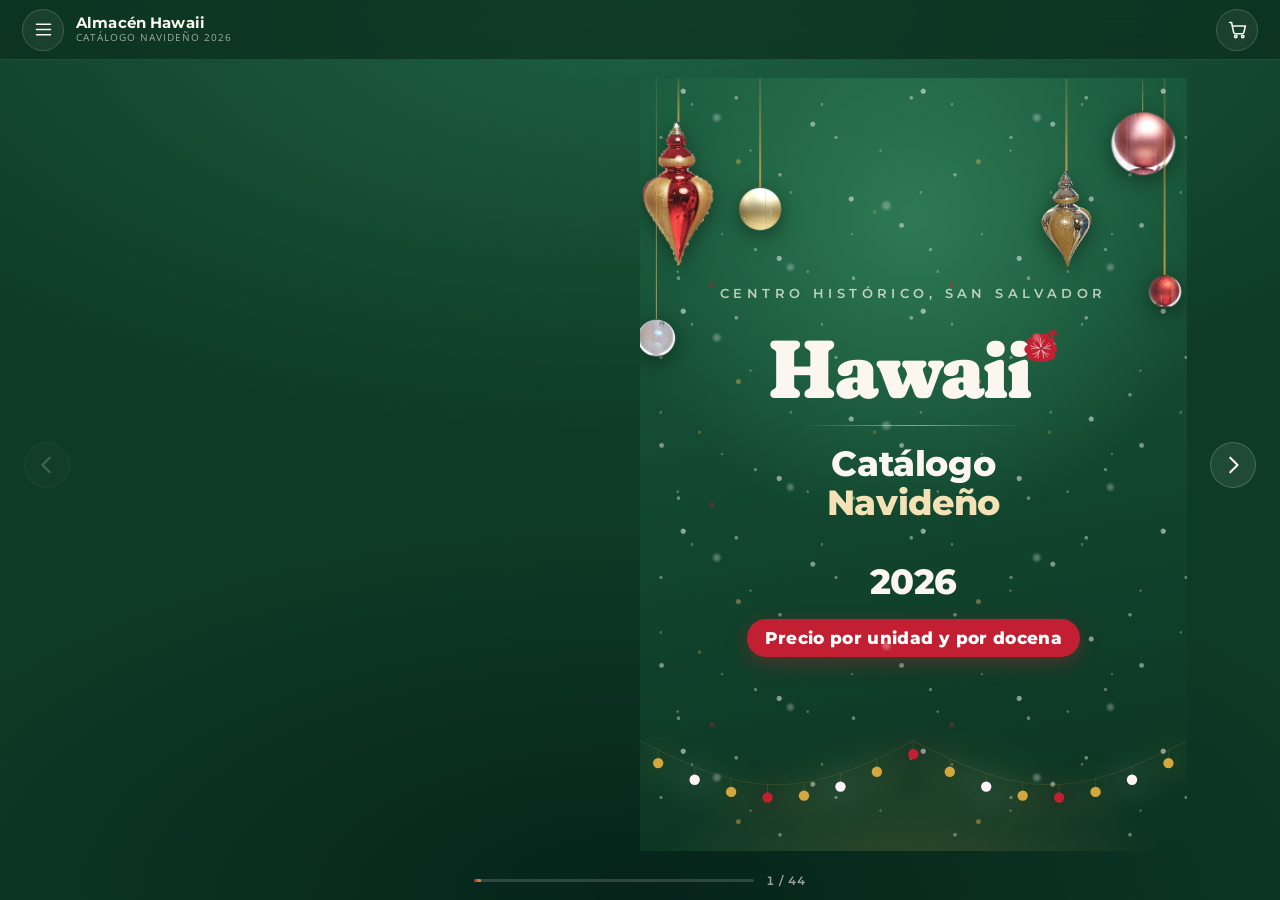
==== commit b46440da: "Paleta navideña: verde pino, rojo y dorado en vez del rosado Co-Authored-By: Claude Opus 5.5 <norepl" ====
--- a/index.html
+++ b/index.html
@@ -5,7 +5,7 @@
 <meta name="viewport" content="width=device-width, initial-scale=1, viewport-fit=cover">
 <title>Catálogo Hawaii Navidad 2026</title>
 <meta name="description" content="Catálogo Navideño 2026 de Almacén Hawaii, Centro Histórico de San Salvador. Esferas, flores de pascua, varas, mallas y coronas, con precio por unidad y por docena.">
-<meta name="theme-color" content="#6E0D3A">
+<meta name="theme-color" content="#0E3B26">
 
 <meta property="og:type" content="website">
 <meta property="og:title" content="Almacén Hawaii — Catálogo Navideño 2026">
@@ -14,7 +14,7 @@
 <link rel="preconnect" href="https://fonts.googleapis.com">
 <link rel="preconnect" href="https://fonts.gstatic.com" crossorigin>
 <link href="https://fonts.googleapis.com/css2?family=Fraunces:opsz,wght,SOFT,WONK@9..144,700..900,100,1&family=Montserrat:wght@500;600;700;800&family=Open+Sans:wght@400;600&display=swap" rel="stylesheet">
-<link rel="stylesheet" href="estilos.css?v=920cdf88">
+<link rel="stylesheet" href="estilos.css?v=d9ed0b63">
 </head>
 <body>
 
--- a/estilos.css
+++ b/estilos.css
@@ -1,5 +1,11 @@
 /* ════════════════════════════════════════════════════════════════
-   Almacén Hawaii — Catálogo de Preventa Navideña 2026
+   Almacén Hawaii — Catálogo Navideño 2026 (precio estándar)
+
+   Esta edición va con paleta navideña clásica: verde pino de estructura,
+   rojo navidad para precios y lo que salta, dorado para luces y filetes,
+   y papel crema. (La preventa conserva su paleta rosa.) Las notas de
+   abajo hablan de rosa y fucsia: los nombres de las variables quedaron
+   igual para no tocar el resto del archivo.
 
    La paleta sale del hibisco del logo. El fucsia era el acento y pasó a
    ser el protagonista: el rosa profundo carga la estructura —barra,
@@ -20,28 +26,28 @@
 
      Los nombres no dicen un color a propósito: cambiar la paleta es
      cambiar este bloque y nada más. */
-  --marca:       #A81E5C;   /* titulares, botones, estructura */
+  --marca:       #14532D;   /* titulares, botones, estructura */
   /* El rosa de fondo va empolvado y no encendido: sobre un fondo
      saturado, el fucsia de los precios deja de saltar. Lo que salta es
      lo que contrasta, y para contrastar el fondo tiene que ceder. */
-  --marca-hondo: #5E2338;   /* barra, portada, contraportada */
-  --marca-claro: #C1798C;
-  --fucsia:      #E5197B;   /* precios de preventa, sellos, lo que salta */
-  --fucsia-hondo:#AE0F58;
-  --dorado:      #D9A64E;   /* luces, filetes, lo navideño */
-  --papel:       #FDEEF4;   /* la hoja */
-  --papel-hondo: #F9DCE8;
-  --tinta:       #3B1E2B;
-  --tinta-suave: #8B6373;
-  --linea:       #F0C9D9;
+  --marca-hondo: #0E3B26;   /* barra, portada, contraportada */
+  --marca-claro: #7FA88C;
+  --fucsia:      #C21F32;   /* precios de preventa, sellos, lo que salta */
+  --fucsia-hondo:#9A1626;
+  --dorado:      #D4A83F;   /* luces, filetes, lo navideño */
+  --papel:       #FBF7EE;   /* la hoja */
+  --papel-hondo: #F2EAD7;
+  --tinta:       #1E2A22;
+  --tinta-suave: #5F6B62;
+  --linea:       #E5DAC0;
   --whatsapp:    #25D366;
 
   --r-chico: 10px;
   --r:       16px;
   --r-grande:26px;
 
-  --sombra:      0 2px 8px rgba(94,35,56,.08), 0 12px 32px rgba(94,35,56,.10);
-  --sombra-alta: 0 8px 24px rgba(94,35,56,.16), 0 32px 64px rgba(94,35,56,.22);
+  --sombra:      0 2px 8px rgba(14,59,38,.08), 0 12px 32px rgba(14,59,38,.10);
+  --sombra-alta: 0 8px 24px rgba(14,59,38,.16), 0 32px 64px rgba(14,59,38,.22);
 
   --titulo: "Montserrat", "Helvetica Neue", Arial, sans-serif;
   --texto:  "Open Sans", "Helvetica Neue", Arial, sans-serif;
@@ -63,8 +69,8 @@
   background: var(--marca-hondo);
   /* Un resplandor tibio detrás del libro, como la luz de una sala. */
   background-image:
-    radial-gradient(120% 80% at 50% 0%, #8E5265 0%, transparent 60%),
-    radial-gradient(90% 60% at 50% 100%, #46182A 0%, transparent 70%);
+    radial-gradient(120% 80% at 50% 0%, #1F6142 0%, transparent 60%),
+    radial-gradient(90% 60% at 50% 100%, #06231A 0%, transparent 70%);
   display: flex;
   flex-direction: column;
   overflow: hidden;
@@ -84,7 +90,7 @@
   align-items: center;
   justify-content: space-between;
   gap: 12px;
-  background: rgba(72, 28, 44, .72);
+  background: rgba(10, 46, 30, .72);
   backdrop-filter: blur(14px);
   -webkit-backdrop-filter: blur(14px);
   border-bottom: 1px solid rgba(251, 246, 236, .10);
@@ -303,8 +309,8 @@
 
 .pagina.portada {
   background:
-    radial-gradient(90% 65% at 50% 18%, #C9899A 0%, transparent 62%),
-    linear-gradient(170deg, #B0687A 0%, #7E3F52 100%);
+    radial-gradient(90% 65% at 50% 18%, #2E7A54 0%, transparent 62%),
+    linear-gradient(170deg, #1A5C3D 0%, #0B3322 100%);
   color: var(--papel);
 }
 .portada .pagina-interior {
@@ -400,7 +406,7 @@
     radial-gradient(circle at 88% 55%,  rgba(255,255,255,.9)  0 2.1px, transparent 3px),
     radial-gradient(circle at 9%  67%,  rgba(255,255,255,.8)  0 1.8px, transparent 3px),
     radial-gradient(circle at 58% 82%,  rgba(255,255,255,.9)  0 2.2px, transparent 3px),
-    radial-gradient(circle at 30% 94%,  rgba(229,25,123,.7)   0 1.9px, transparent 3px);
+    radial-gradient(circle at 30% 94%,  rgba(194,31,50,.7)   0 1.9px, transparent 3px);
 }
 .nieve i:nth-child(2) {
   opacity: .42;
@@ -542,7 +548,7 @@
   /* Rosa claro y no dorado: sobre un fondo rosado el dorado se ensucia
      y pierde el filo. El dorado se guarda para las luces y los filetes,
      donde va sobre oscuro y sí brilla. */
-  color: #F6CEDC;
+  color: #F3E2B5;
 }
 .filete {
   width: 58%;
@@ -561,7 +567,7 @@
   font-weight: 800;
   font-size: clamp(12px, 3.4cqw, 17px);
   letter-spacing: .02em;
-  box-shadow: 0 6px 20px rgba(229,25,123,.35);
+  box-shadow: 0 6px 20px rgba(194,31,50,.35);
 }
 
 /* ── Página de bienvenida ───────────────────────────────────── */
@@ -651,11 +657,11 @@
 .escena-foto::after {
   content: "";
   position: absolute; inset: 0;
-  background: linear-gradient(to top, rgba(46,20,32,.82) 0%, rgba(46,20,32,.30) 26%, transparent 52%);
+  background: linear-gradient(to top, rgba(8,36,24,.82) 0%, rgba(8,36,24,.30) 26%, transparent 52%);
   pointer-events: none;
 }
 .escena-foto.velo-arriba::after {
-  background: linear-gradient(to bottom, rgba(46,20,32,.84) 0%, rgba(46,20,32,.32) 28%, transparent 54%);
+  background: linear-gradient(to bottom, rgba(8,36,24,.84) 0%, rgba(8,36,24,.32) 28%, transparent 54%);
 }
 .escena-pie {
   position: absolute;
@@ -704,7 +710,7 @@
   width: 8px; height: 8px;
   border-radius: 50%;
   background: var(--fucsia);
-  box-shadow: 0 0 0 4px rgba(229,25,123,.3);
+  box-shadow: 0 0 0 4px rgba(194,31,50,.3);
 }
 
 /* ── Las esferas colgadas ─────────────────────────────────────────
@@ -818,8 +824,8 @@
   animation: latido 2.6s ease-out infinite;
 }
 @keyframes latido {
-  0%       { box-shadow: 0 2px 8px rgba(0,0,0,.4), 0 0 0 0    rgba(229,25,123,.55); }
-  55%, 100%{ box-shadow: 0 2px 8px rgba(0,0,0,.4), 0 0 0 15px rgba(229,25,123,0); }
+  0%       { box-shadow: 0 2px 8px rgba(0,0,0,.4), 0 0 0 0    rgba(194,31,50,.55); }
+  55%, 100%{ box-shadow: 0 2px 8px rgba(0,0,0,.4), 0 0 0 15px rgba(194,31,50,0); }
 }
 .punto:hover::before, .punto:focus-visible::before { opacity: 1; border-color: rgba(251,246,236,.55); }
 .punto:focus-visible { outline: none; }
@@ -845,7 +851,7 @@
   width: 68%;
   aspect-ratio: 1;
   border-radius: 50%;
-  background: radial-gradient(circle, rgba(232,150,180,.34) 0%, rgba(232,150,180,.10) 45%, transparent 72%);
+  background: radial-gradient(circle, rgba(240,200,110,.34) 0%, rgba(240,200,110,.10) 45%, transparent 72%);
   pointer-events: none;
   z-index: 0;
 }
@@ -911,7 +917,7 @@
   font-weight: 800;
   font-size: clamp(9px, 2.4cqw, 11.5px);
   letter-spacing: .02em;
-  box-shadow: 0 2px 8px rgba(229,25,123,.32);
+  box-shadow: 0 2px 8px rgba(194,31,50,.32);
 }
 
 .tarjeta-cuerpo { min-width: 0; overflow: hidden; display: flex; flex-direction: column; gap: 5px; }
@@ -1059,8 +1065,8 @@
 .seccion-foto::after {
   content: "";
   position: absolute; inset: 0;
-  background: linear-gradient(to top, rgba(46,20,32,.9) 0%, rgba(46,20,32,.45) 30%,
-                              rgba(46,20,32,.12) 55%, rgba(46,20,32,.3) 100%);
+  background: linear-gradient(to top, rgba(8,36,24,.9) 0%, rgba(8,36,24,.45) 30%,
+                              rgba(8,36,24,.12) 55%, rgba(8,36,24,.3) 100%);
 }
 
 .flota {
@@ -1278,7 +1284,7 @@
 /* ── Contraportada ──────────────────────────────────────────── */
 
 .pagina.contra {
-  background: linear-gradient(200deg, #B0687A 0%, #7E3F52 100%);
+  background: linear-gradient(200deg, #1A5C3D 0%, #0B3322 100%);
   color: var(--papel);
 }
 .contra .pagina-interior {
@@ -1349,7 +1355,7 @@
   position: fixed;
   inset: 0;
   z-index: 100;
-  background: rgba(46, 20, 32, .58);
+  background: rgba(8, 36, 24, .58);
   backdrop-filter: blur(6px);
   -webkit-backdrop-filter: blur(6px);
   display: flex;
@@ -1454,7 +1460,7 @@
 .etiqueta-ahorro {
   padding: 4px 10px;
   border-radius: 999px;
-  background: rgba(229,25,123,.12);
+  background: rgba(194,31,50,.12);
   color: var(--fucsia-hondo);
   font-family: var(--titulo);
   font-weight: 800;
@@ -1666,7 +1672,7 @@
   color: var(--tinta);
 }
 .carrito-pie input:focus { outline: 2px solid var(--marca-claro); outline-offset: -1px; }
-.carrito-pie input.mal { border-color: var(--fucsia); background: rgba(229,25,123,.05); }
+.carrito-pie input.mal { border-color: var(--fucsia); background: rgba(194,31,50,.05); }
 
 .aviso { margin: 0; font-size: 12px; color: var(--fucsia-hondo); font-weight: 600; }
 .aviso[hidden] { display: none; }
@@ -1821,7 +1827,7 @@
   display: inline-block;
   padding: 2px 8px;
   border-radius: 999px;
-  background: rgba(229,25,123,.10);
+  background: rgba(194,31,50,.10);
   color: var(--fucsia-hondo);
   font-family: var(--titulo);
   font-style: normal;
